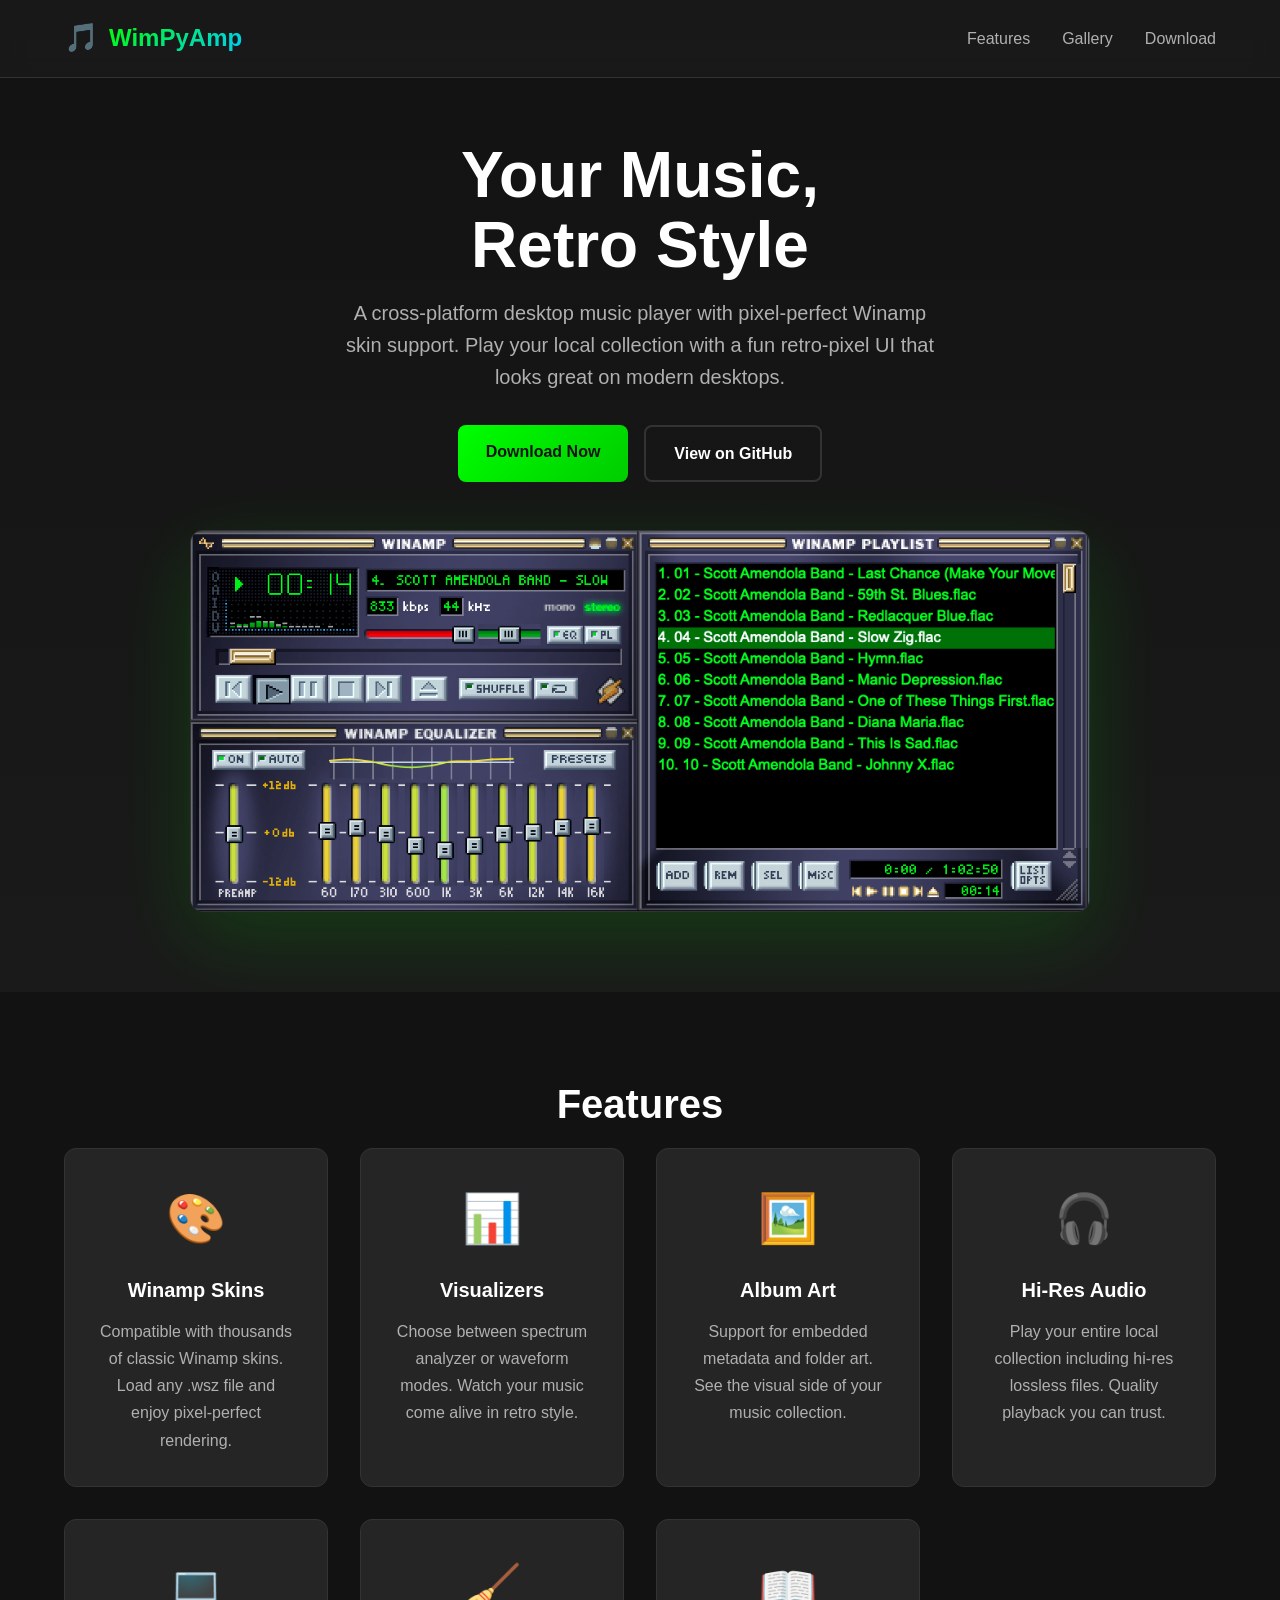
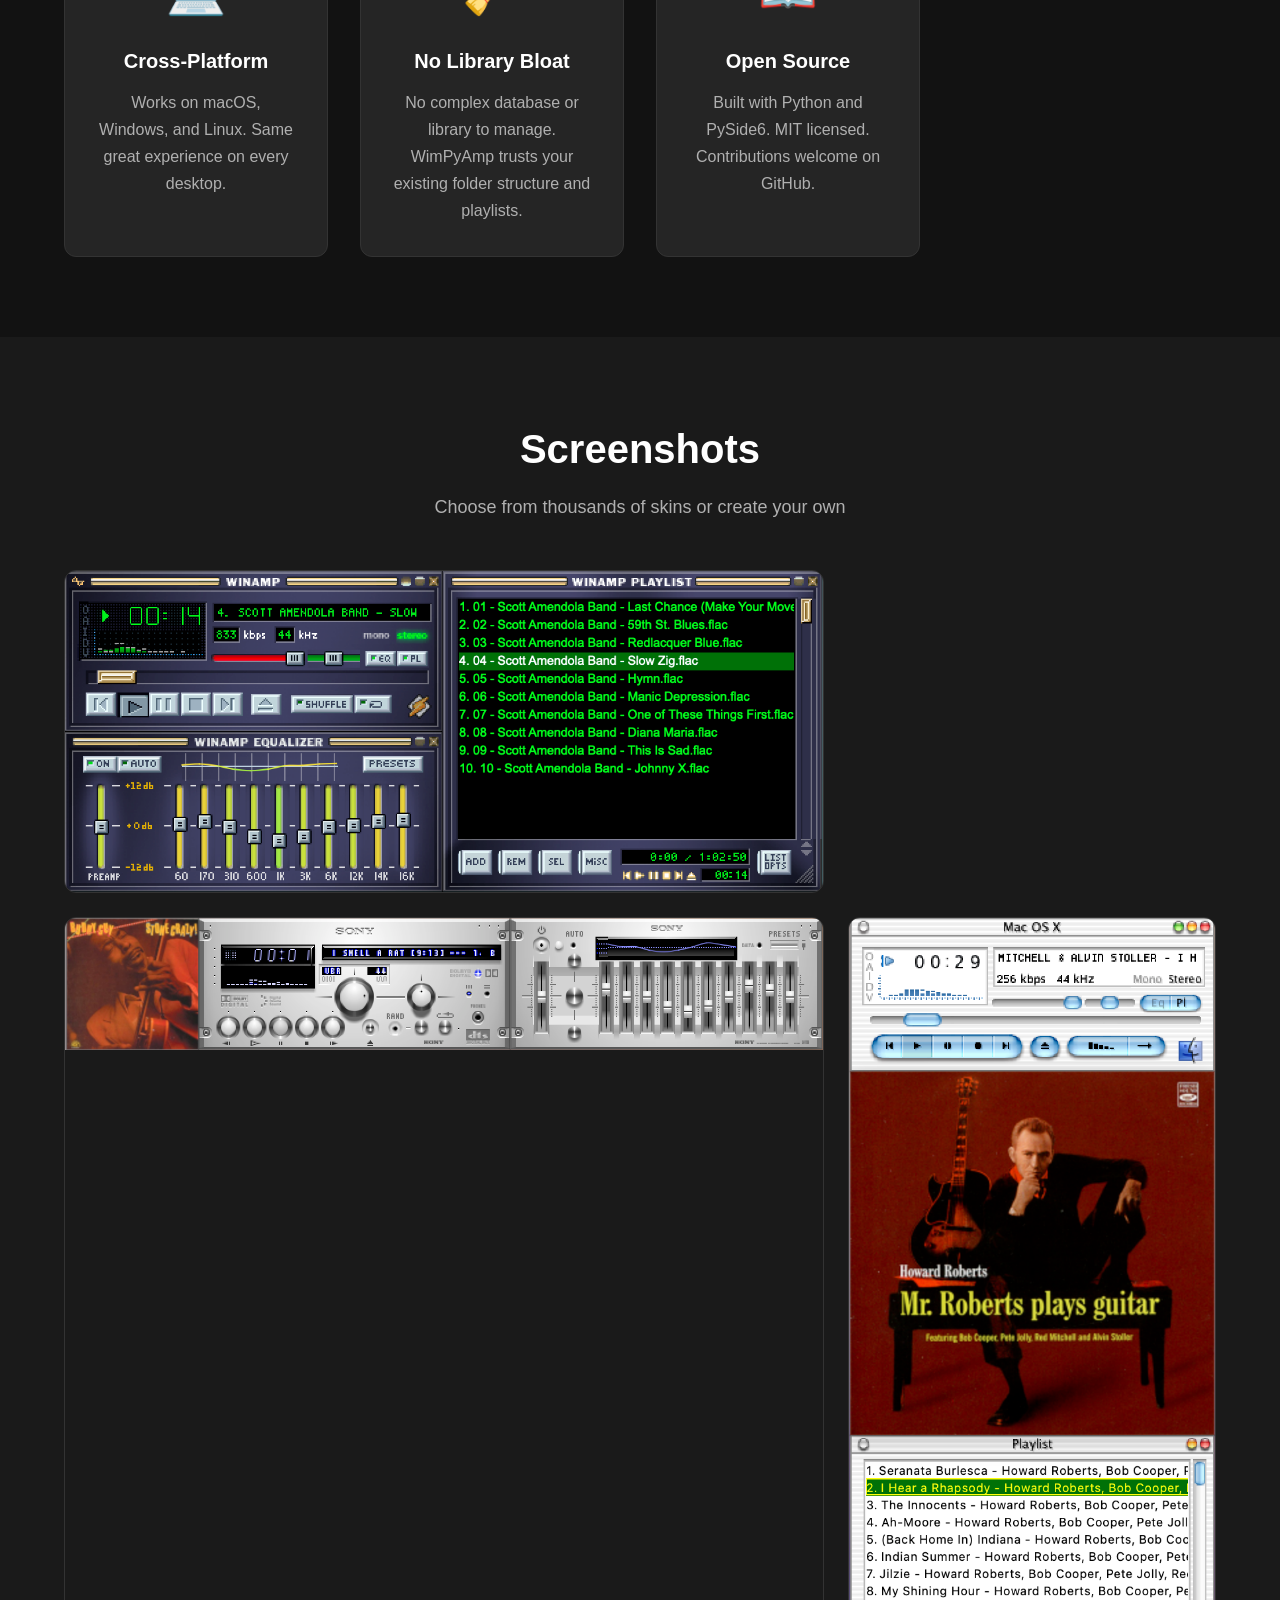
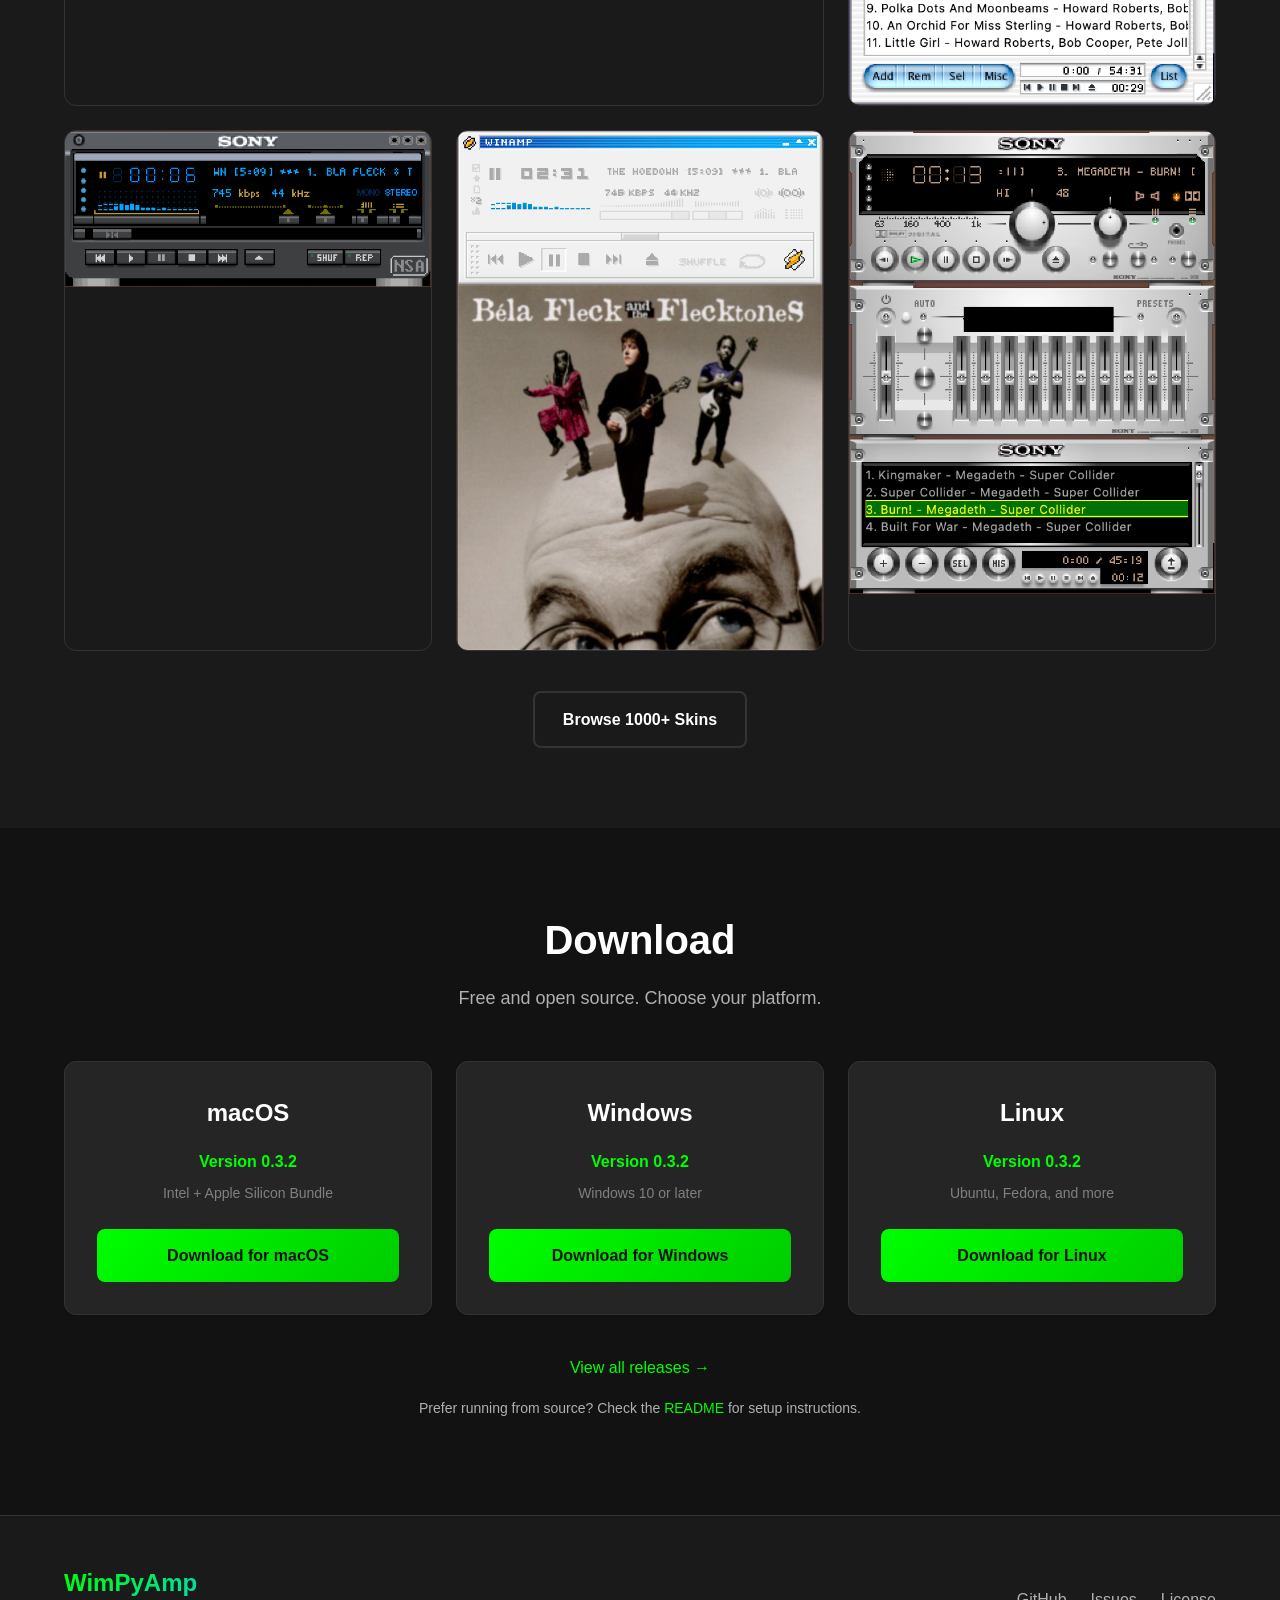
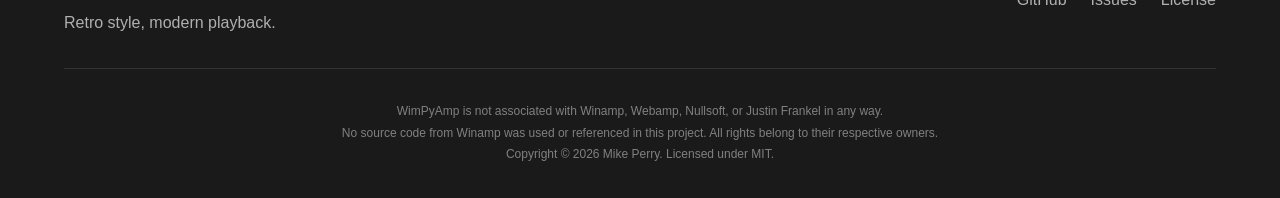
==== index.html @ 43ddca43 "deploy: 690c69a4e653b18e87ea4611ec369140172d8f22" ====
<!DOCTYPE html>
<html lang="en">
<head>
    <meta charset="UTF-8">
    <meta name="viewport" content="width=device-width, initial-scale=1.0">
    <title>WimPyAmp - Winamp-Skinned Music Player</title>
    <meta name="description" content="A cross-platform desktop music player with pixel-perfect Winamp skin support. Play your local music collection with a fun retro UI.">
    <link rel="icon" type="image/png" href="images/favicon.png">
    <link rel="stylesheet" href="styles.css">
</head>
<body>
    <!-- Header -->
    <header class="header">
        <div class="container header-content">
            <div class="logo">
                <span class="logo-icon">🎵</span>
                <span class="logo-text">WimPyAmp</span>
            </div>
            <nav class="nav">
                <a href="#features">Features</a>
                <a href="#gallery">Gallery</a>
                <a href="#download">Download</a>
            </nav>
        </div>
    </header>

    <!-- Hero -->
    <section class="hero">
        <div class="container">
            <h1 class="hero-title">Your Music,<br>Retro Style</h1>
            <p class="hero-subtitle">
                A cross-platform desktop music player with pixel-perfect Winamp skin support.
                Play your local collection with a fun retro-pixel UI that looks great on modern desktops.
            </p>
            <div class="hero-cta">
                <a href="#download" class="btn btn-primary">Download Now</a>
                <a href="https://github.com/mikeypdev/wimpyamp" class="btn btn-secondary">View on GitHub</a>
            </div>
            <div class="hero-screenshot">
                <img src="images/hero-screenshot.png" alt="WimPyAmp with default Winamp skin">
            </div>
        </div>
    </section>

    <!-- Features -->
    <section id="features" class="features">
        <div class="container">
            <h2 class="section-title">Features</h2>
            <div class="features-grid">
                <div class="feature-card">
                    <div class="feature-icon">🎨</div>
                    <h3>Winamp Skins</h3>
                    <p>Compatible with thousands of classic Winamp skins. Load any .wsz file and enjoy pixel-perfect rendering.</p>
                </div>
                <div class="feature-card">
                    <div class="feature-icon">📊</div>
                    <h3>Visualizers</h3>
                    <p>Choose between spectrum analyzer or waveform modes. Watch your music come alive in retro style.</p>
                </div>
                <div class="feature-card">
                    <div class="feature-icon">🖼️</div>
                    <h3>Album Art</h3>
                    <p>Support for embedded metadata and folder art. See the visual side of your music collection.</p>
                </div>
                <div class="feature-card">
                    <div class="feature-icon">🎧</div>
                    <h3>Hi-Res Audio</h3>
                    <p>Play your entire local collection including hi-res lossless files. Quality playback you can trust.</p>
                </div>
                <div class="feature-card">
                    <div class="feature-icon">💻</div>
                    <h3>Cross-Platform</h3>
                    <p>Works on macOS, Windows, and Linux. Same great experience on every desktop.</p>
                </div>
                <div class="feature-card">
                    <div class="feature-icon">🧹</div>
                    <h3>No Library Bloat</h3>
                    <p>No complex database or library to manage. WimPyAmp trusts your existing folder structure and playlists.</p>
                </div>
                <div class="feature-card">
                    <div class="feature-icon">📖</div>
                    <h3>Open Source</h3>
                    <p>Built with Python and PySide6. MIT licensed. Contributions welcome on GitHub.</p>
                </div>
            </div>
        </div>
    </section>

    <!-- Gallery -->
    <section id="gallery" class="gallery">
        <div class="container">
            <h2 class="section-title">Screenshots</h2>
            <p class="section-subtitle">Choose from thousands of skins or create your own</p>
            <div class="gallery-grid">
                <div class="gallery-item gallery-item-wide">
                    <img src="images/hero-screenshot.png" alt="Default Winamp 2.91 skin">
                </div>
                <div class="gallery-item gallery-item-wide">
                    <img src="images/skin-1.png" alt="Expensive Hi-Fi skin">
                </div>
                <div class="gallery-item">
                    <img src="images/skin-2.png" alt="Mac OS X Winamp skin">
                </div>
                <div class="gallery-item">
                    <img src="images/skin-3.png" alt="Nucleo Winamp skin">
                </div>
                <div class="gallery-item">
                    <img src="images/skin-4.png" alt="Z-Glass Winamp skin">
                </div>
                <div class="gallery-item">
                    <img src="images/skin-5.png" alt="Pioneer Winamp skin">
                </div>
            </div>
            <div class="gallery-cta">
                <a href="https://skins.webamp.org/" target="_blank" rel="noopener" class="btn btn-secondary">
                    Browse 1000+ Skins
                </a>
            </div>
        </div>
    </section>

    <!-- Download -->
    <section id="download" class="download">
        <div class="container">
            <h2 class="section-title">Download</h2>
            <p class="section-subtitle">Free and open source. Choose your platform.</p>
            <div class="download-grid">
                <div class="download-card">
                    <div class="download-platform">
                        <h3>macOS</h3>
                    </div>
                    <p class="download-version">Version 0.3.2</p>
                    <p class="download-requirements">Intel + Apple Silicon Bundle</p>
                    <a href="https://github.com/mikeypdev/wimpyamp/releases/latest" class="btn btn-primary btn-full">
                        Download for macOS
                    </a>
                </div>
                <div class="download-card">
                    <div class="download-platform">
                        <h3>Windows</h3>
                    </div>
                    <p class="download-version">Version 0.3.2</p>
                    <p class="download-requirements">Windows 10 or later</p>
                    <a href="https://github.com/mikeypdev/wimpyamp/releases/latest" class="btn btn-primary btn-full">
                        Download for Windows
                    </a>
                </div>
                <div class="download-card">
                    <div class="download-platform">
                        <h3>Linux</h3>
                    </div>
                    <p class="download-version">Version 0.3.2</p>
                    <p class="download-requirements">Ubuntu, Fedora, and more</p>
                    <a href="https://github.com/mikeypdev/wimpyamp/releases/latest" class="btn btn-primary btn-full">
                        Download for Linux
                    </a>
                </div>
            </div>
            <div class="download-alt">
                <a href="https://github.com/mikeypdev/wimpyamp/releases" class="link">
                    View all releases →
                </a>
                <p class="download-note">
                    Prefer running from source? Check the <a href="https://github.com/mikeypdev/wimpyamp" class="link">README</a> for setup instructions.
                </p>
            </div>
        </div>
    </section>

    <!-- Footer -->
    <footer class="footer">
        <div class="container">
            <div class="footer-content">
                <div class="footer-left">
                    <span class="logo-text">WimPyAmp</span>
                    <p class="footer-tagline">Retro style, modern playback.</p>
                </div>
                <div class="footer-links">
                    <a href="https://github.com/mikeypdev/wimpyamp">GitHub</a>
                    <a href="https://github.com/mikeypdev/wimpyamp/issues">Issues</a>
                    <a href="https://github.com/mikeypdev/wimpyamp/blob/main/LICENSE">License</a>
                </div>
            </div>
            <div class="footer-disclaimer">
                <p>WimPyAmp is not associated with Winamp, Webamp, Nullsoft, or Justin Frankel in any way.</p>
                <p>No source code from Winamp was used or referenced in this project. All rights belong to their respective owners.</p>
                <p>Copyright © 2026 Mike Perry. Licensed under MIT.</p>
            </div>
        </div>
    </footer>
</body>
</html>
---- styles.css ----
/* WimPyAmp Product Page Styles */

/* CSS Variables */
:root {
    --bg-dark: #1a1a1a;
    --bg-darker: #121212;
    --bg-card: #252525;
    --text-primary: #ffffff;
    --text-secondary: #b0b0b0;
    --text-muted: #808080;
    --accent-green: #00ff00;
    --accent-orange: #ff9900;
    --accent-blue: #00ccff;
    --border-color: #333333;
    --max-width: 1200px;
}

/* Reset & Base */
*, *::before, *::after {
    box-sizing: border-box;
    margin: 0;
    padding: 0;
}

html {
    scroll-behavior: smooth;
}

body {
    font-family: -apple-system, BlinkMacSystemFont, "Segoe UI", Roboto, "Helvetica Neue", Arial, sans-serif;
    background-color: var(--bg-dark);
    color: var(--text-primary);
    line-height: 1.6;
    -webkit-font-smoothing: antialiased;
    -moz-osx-font-smoothing: grayscale;
}

.container {
    max-width: var(--max-width);
    margin: 0 auto;
    padding: 0 24px;
}

img {
    max-width: 100%;
    height: auto;
    display: block;
}

a {
    color: var(--accent-green);
    text-decoration: none;
    transition: color 0.2s ease;
}

a:hover {
    color: var(--accent-orange);
}

/* Header */
.header {
    position: fixed;
    top: 0;
    left: 0;
    right: 0;
    background: rgba(26, 26, 26, 0.95);
    backdrop-filter: blur(10px);
    border-bottom: 1px solid var(--border-color);
    z-index: 1000;
    padding: 16px 0;
}

.header-content {
    display: flex;
    justify-content: space-between;
    align-items: center;
}

.logo {
    display: flex;
    align-items: center;
    gap: 10px;
    font-size: 1.5rem;
    font-weight: 700;
}

.logo-icon {
    font-size: 1.75rem;
}

.logo-text {
    background: linear-gradient(135deg, var(--accent-green), var(--accent-blue));
    -webkit-background-clip: text;
    -webkit-text-fill-color: transparent;
    background-clip: text;
}

.nav {
    display: flex;
    gap: 32px;
}

.nav a {
    color: var(--text-secondary);
    font-weight: 500;
    transition: color 0.2s ease;
}

.nav a:hover {
    color: var(--text-primary);
}

/* Hero Section */
.hero {
    padding: 140px 0 80px;
    text-align: center;
    background: linear-gradient(180deg, var(--bg-darker) 0%, var(--bg-dark) 100%);
}

.hero-title {
    font-size: clamp(2.5rem, 5vw, 4rem);
    font-weight: 800;
    margin-bottom: 16px;
    line-height: 1.1;
}

.hero-subtitle {
    font-size: 1.25rem;
    color: var(--text-secondary);
    max-width: 600px;
    margin: 0 auto 32px;
}

.hero-cta {
    display: flex;
    gap: 16px;
    justify-content: center;
    flex-wrap: wrap;
    margin-bottom: 48px;
}

.hero-screenshot {
    max-width: 900px;
    margin: 0 auto;
    border-radius: 12px;
    overflow: hidden;
    box-shadow: 0 25px 80px rgba(0, 255, 0, 0.15);
    border: 1px solid var(--border-color);
}

.hero-screenshot img {
    width: 100%;
    height: auto;
}

/* Buttons */
.btn {
    display: inline-block;
    padding: 14px 28px;
    border-radius: 8px;
    font-weight: 600;
    font-size: 1rem;
    text-align: center;
    transition: all 0.2s ease;
    cursor: pointer;
    border: none;
}

.btn-primary {
    background: linear-gradient(135deg, var(--accent-green), #00cc00);
    color: var(--bg-darker);
}

.btn-primary:hover {
    background: linear-gradient(135deg, #00ff00, var(--accent-green));
    transform: translateY(-2px);
    box-shadow: 0 8px 25px rgba(0, 255, 0, 0.3);
}

.btn-secondary {
    background: transparent;
    color: var(--text-primary);
    border: 2px solid var(--border-color);
}

.btn-secondary:hover {
    border-color: var(--accent-green);
    color: var(--accent-green);
}

.btn-full {
    width: 100%;
}

/* Section Styles */
section {
    padding: 80px 0;
}

.section-title {
    font-size: 2.5rem;
    font-weight: 700;
    text-align: center;
    margin-bottom: 12px;
}

.section-subtitle {
    text-align: center;
    color: var(--text-secondary);
    font-size: 1.125rem;
    margin-bottom: 48px;
}

/* Features Section */
.features {
    background: var(--bg-darker);
}

.features-grid {
    display: grid;
    grid-template-columns: repeat(auto-fit, minmax(250px, 1fr));
    gap: 32px;
}

.feature-card {
    background: var(--bg-card);
    padding: 32px;
    border-radius: 12px;
    border: 1px solid var(--border-color);
    text-align: center;
    transition: transform 0.2s ease, border-color 0.2s ease;
}

.feature-card:hover {
    transform: translateY(-4px);
    border-color: var(--accent-green);
}

.feature-icon {
    font-size: 3rem;
    margin-bottom: 16px;
}

.feature-card h3 {
    font-size: 1.25rem;
    margin-bottom: 12px;
    color: var(--text-primary);
}

.feature-card p {
    color: var(--text-secondary);
    line-height: 1.7;
}

/* Gallery Section */
.gallery {
    background: var(--bg-dark);
}

.gallery-grid {
    display: grid;
    grid-template-columns: repeat(auto-fit, minmax(300px, 1fr));
    gap: 24px;
    margin-bottom: 40px;
}

.gallery-item {
    position: relative;
    border-radius: 12px;
    overflow: hidden;
    border: 1px solid var(--border-color);
    transition: border-color 0.2s ease;
}

.gallery-item:hover {
    border-color: var(--accent-orange);
}

.gallery-item-wide {
    grid-column: span 2;
}

.gallery-item img {
    width: 100%;
    height: auto;
}

.gallery-caption {
    position: absolute;
    bottom: 0;
    left: 0;
    right: 0;
    background: linear-gradient(transparent, rgba(0, 0, 0, 0.9));
    padding: 40px 16px 16px;
    font-weight: 600;
    color: var(--text-primary);
}

.gallery-cta {
    text-align: center;
}

/* Download Section */
.download {
    background: var(--bg-darker);
}

.download-grid {
    display: grid;
    grid-template-columns: repeat(auto-fit, minmax(280px, 1fr));
    gap: 24px;
    margin-bottom: 40px;
}

.download-card {
    background: var(--bg-card);
    padding: 32px;
    border-radius: 12px;
    border: 1px solid var(--border-color);
    text-align: center;
    transition: border-color 0.2s ease;
}

.download-card:hover {
    border-color: var(--accent-blue);
}

.download-platform {
    margin-bottom: 16px;
}

.platform-icon {
    font-size: 3rem;
    display: block;
    margin-bottom: 12px;
}

.download-platform h3 {
    font-size: 1.5rem;
}

.download-version {
    color: var(--accent-green);
    font-weight: 600;
    margin-bottom: 8px;
}

.download-requirements {
    color: var(--text-muted);
    font-size: 0.875rem;
    margin-bottom: 24px;
}

.download-alt {
    text-align: center;
}

.download-alt .link {
    display: inline-block;
    margin-bottom: 16px;
}

.download-note {
    color: var(--text-secondary);
    font-size: 0.875rem;
}

/* Footer */
.footer {
    background: var(--bg-dark);
    border-top: 1px solid var(--border-color);
    padding: 48px 0 32px;
}

.footer-content {
    display: flex;
    justify-content: space-between;
    align-items: center;
    flex-wrap: wrap;
    gap: 24px;
    margin-bottom: 32px;
    padding-bottom: 32px;
    border-bottom: 1px solid var(--border-color);
}

.footer-left .logo-text {
    font-size: 1.5rem;
    font-weight: 700;
    display: block;
    margin-bottom: 8px;
}

.footer-tagline {
    color: var(--text-secondary);
}

.footer-links {
    display: flex;
    gap: 24px;
}

.footer-links a {
    color: var(--text-secondary);
}

.footer-links a:hover {
    color: var(--accent-green);
}

.footer-disclaimer {
    text-align: center;
    color: var(--text-muted);
    font-size: 0.75rem;
    line-height: 1.8;
}

/* Responsive */
@media (max-width: 768px) {
    .nav {
        display: none;
    }

    .hero {
        padding: 100px 0 60px;
    }

    .hero-cta {
        flex-direction: column;
        align-items: center;
    }

    .hero-cta .btn {
        width: 100%;
        max-width: 280px;
    }

    section {
        padding: 60px 0;
    }

    .section-title {
        font-size: 2rem;
    }

    .footer-content {
        flex-direction: column;
        text-align: center;
    }

    .footer-links {
        justify-content: center;
    }

    .gallery-item-wide {
        grid-column: span 1;
    }
}

/* Utility */
.sr-only {
    position: absolute;
    width: 1px;
    height: 1px;
    padding: 0;
    margin: -1px;
    overflow: hidden;
    clip: rect(0, 0, 0, 0);
    white-space: nowrap;
    border: 0;
}
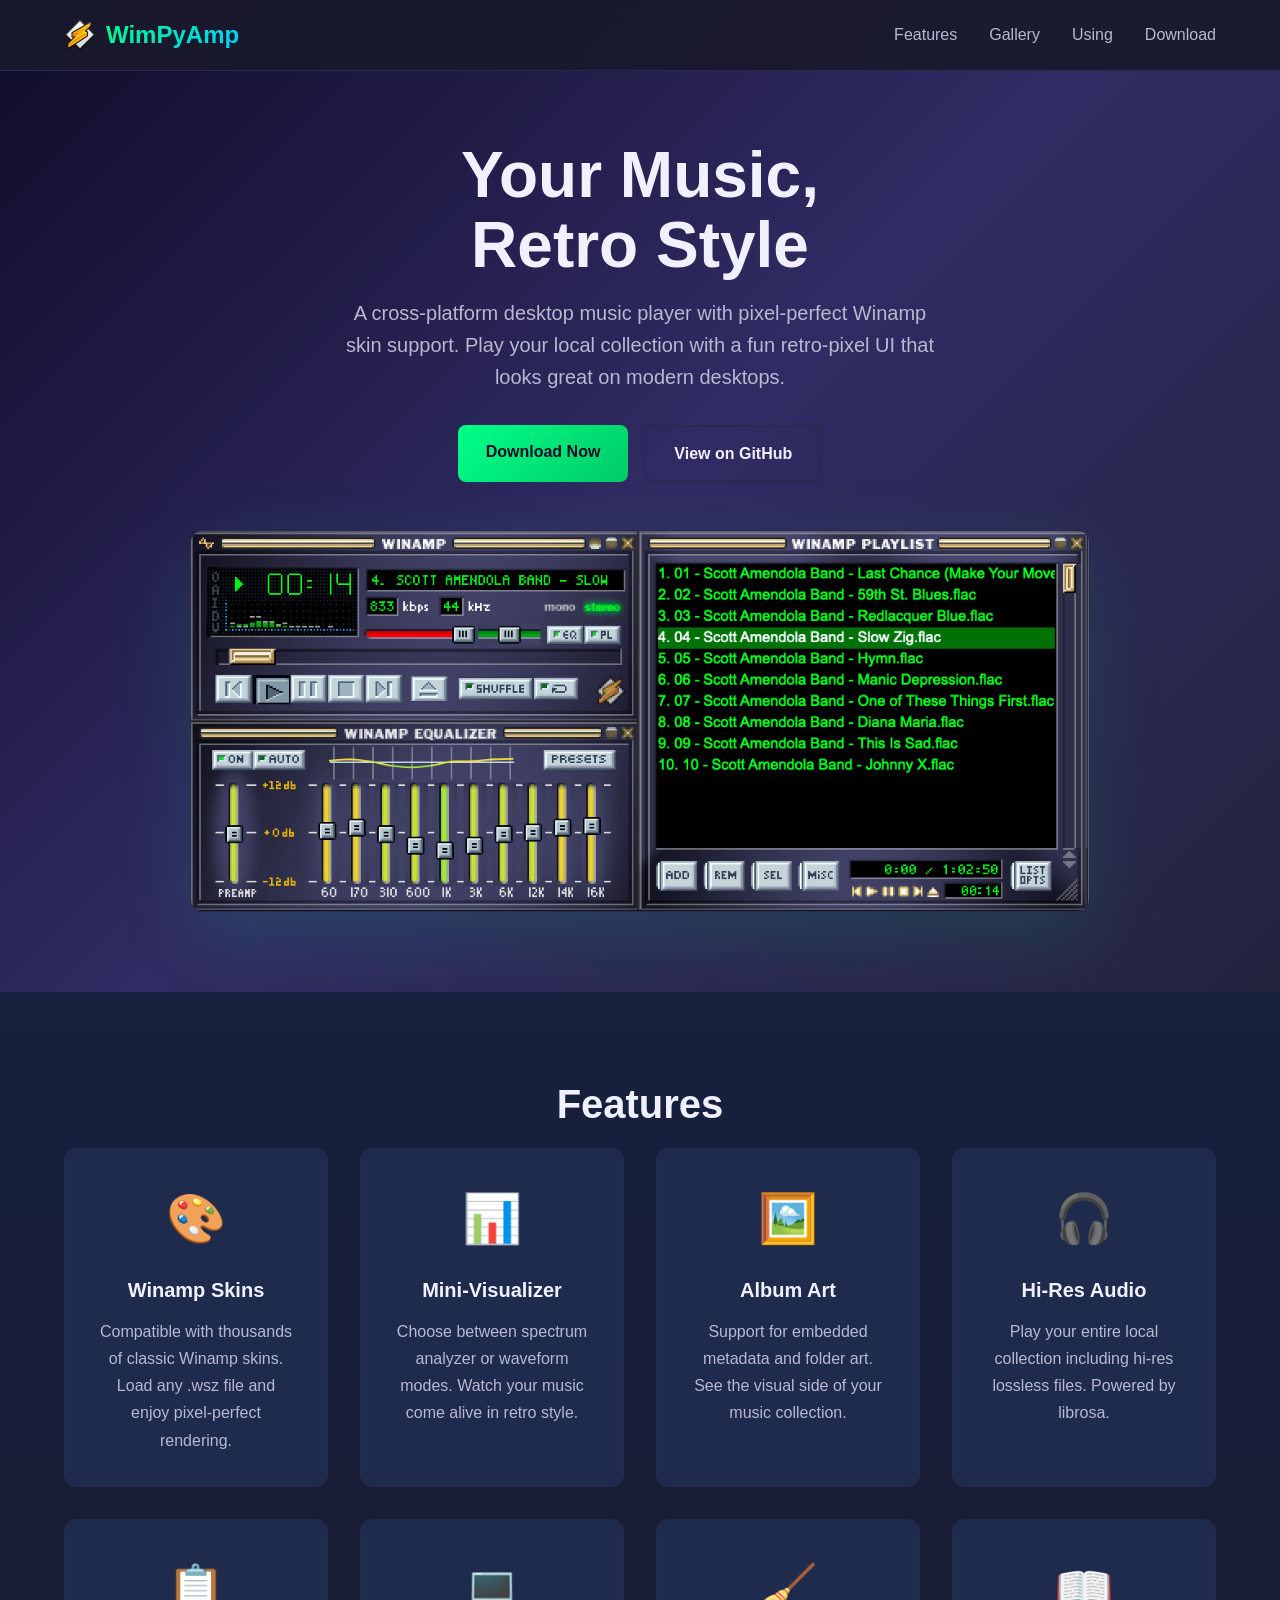
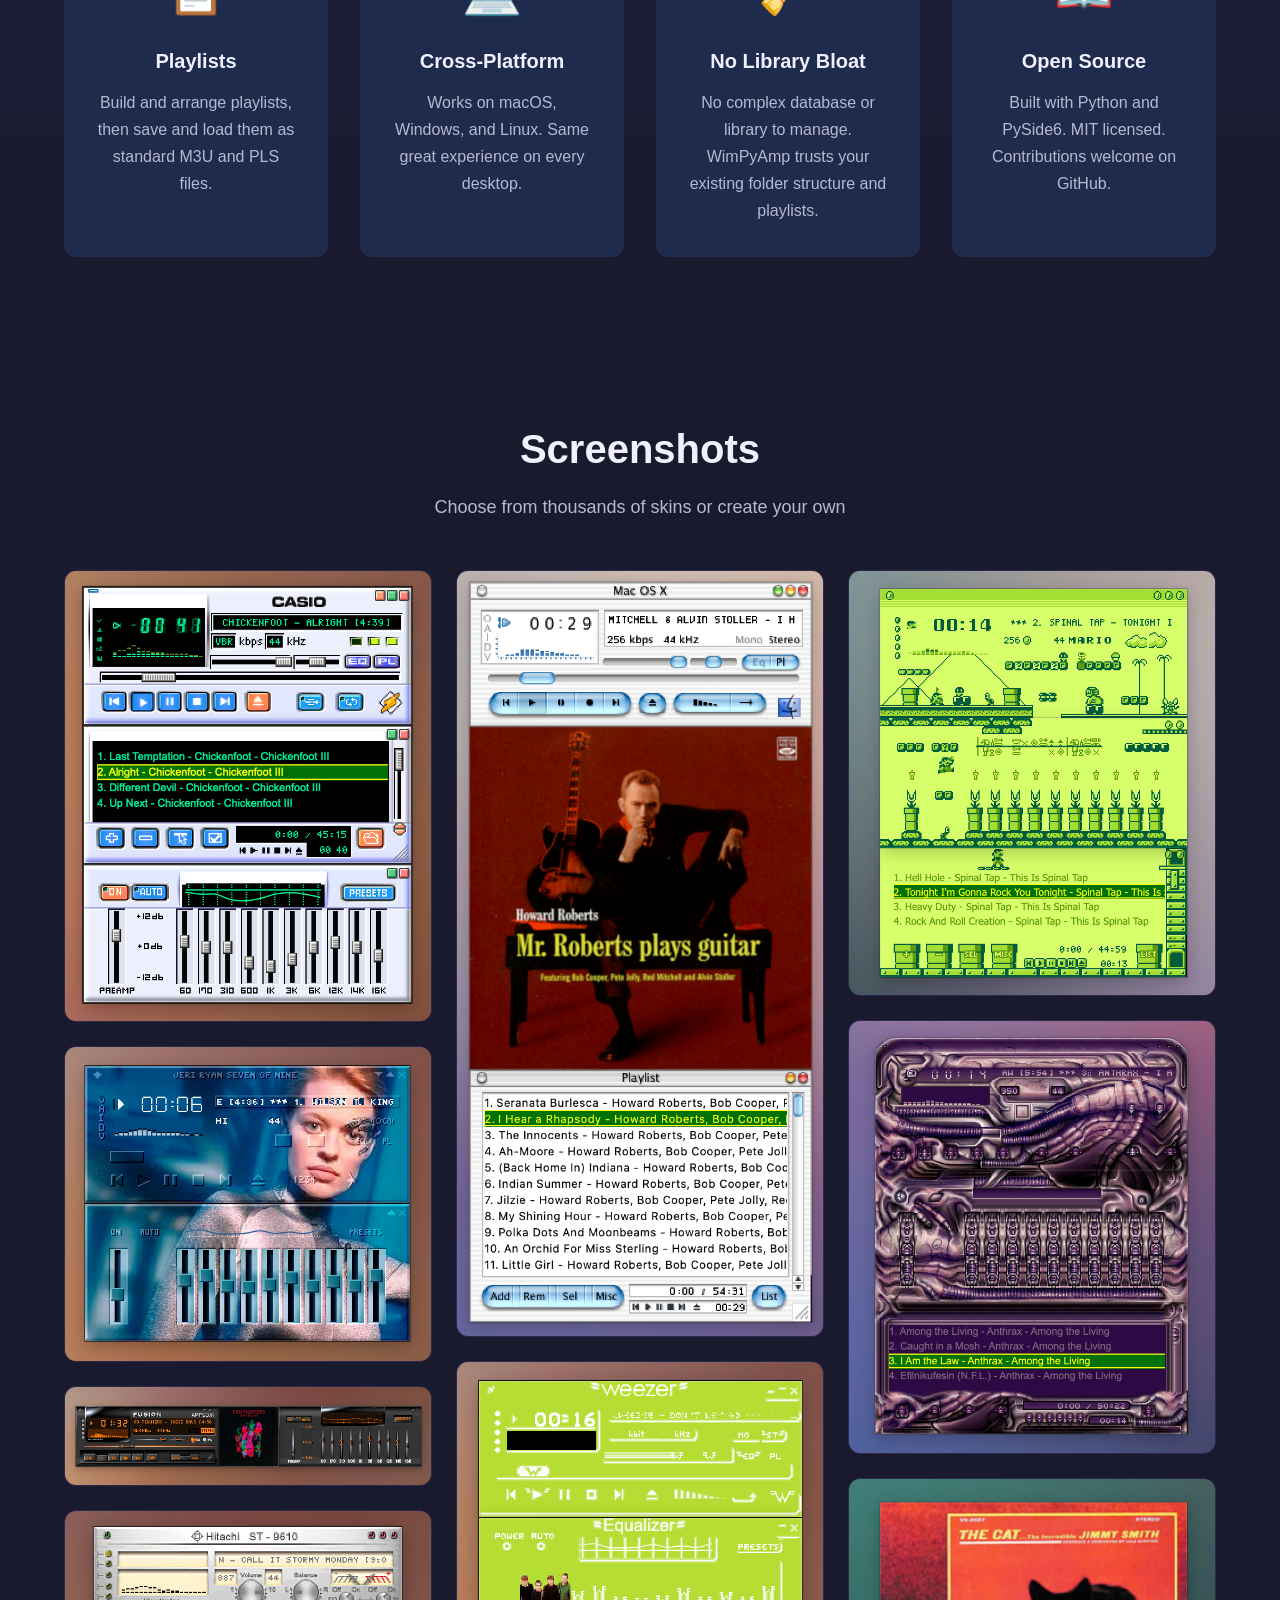
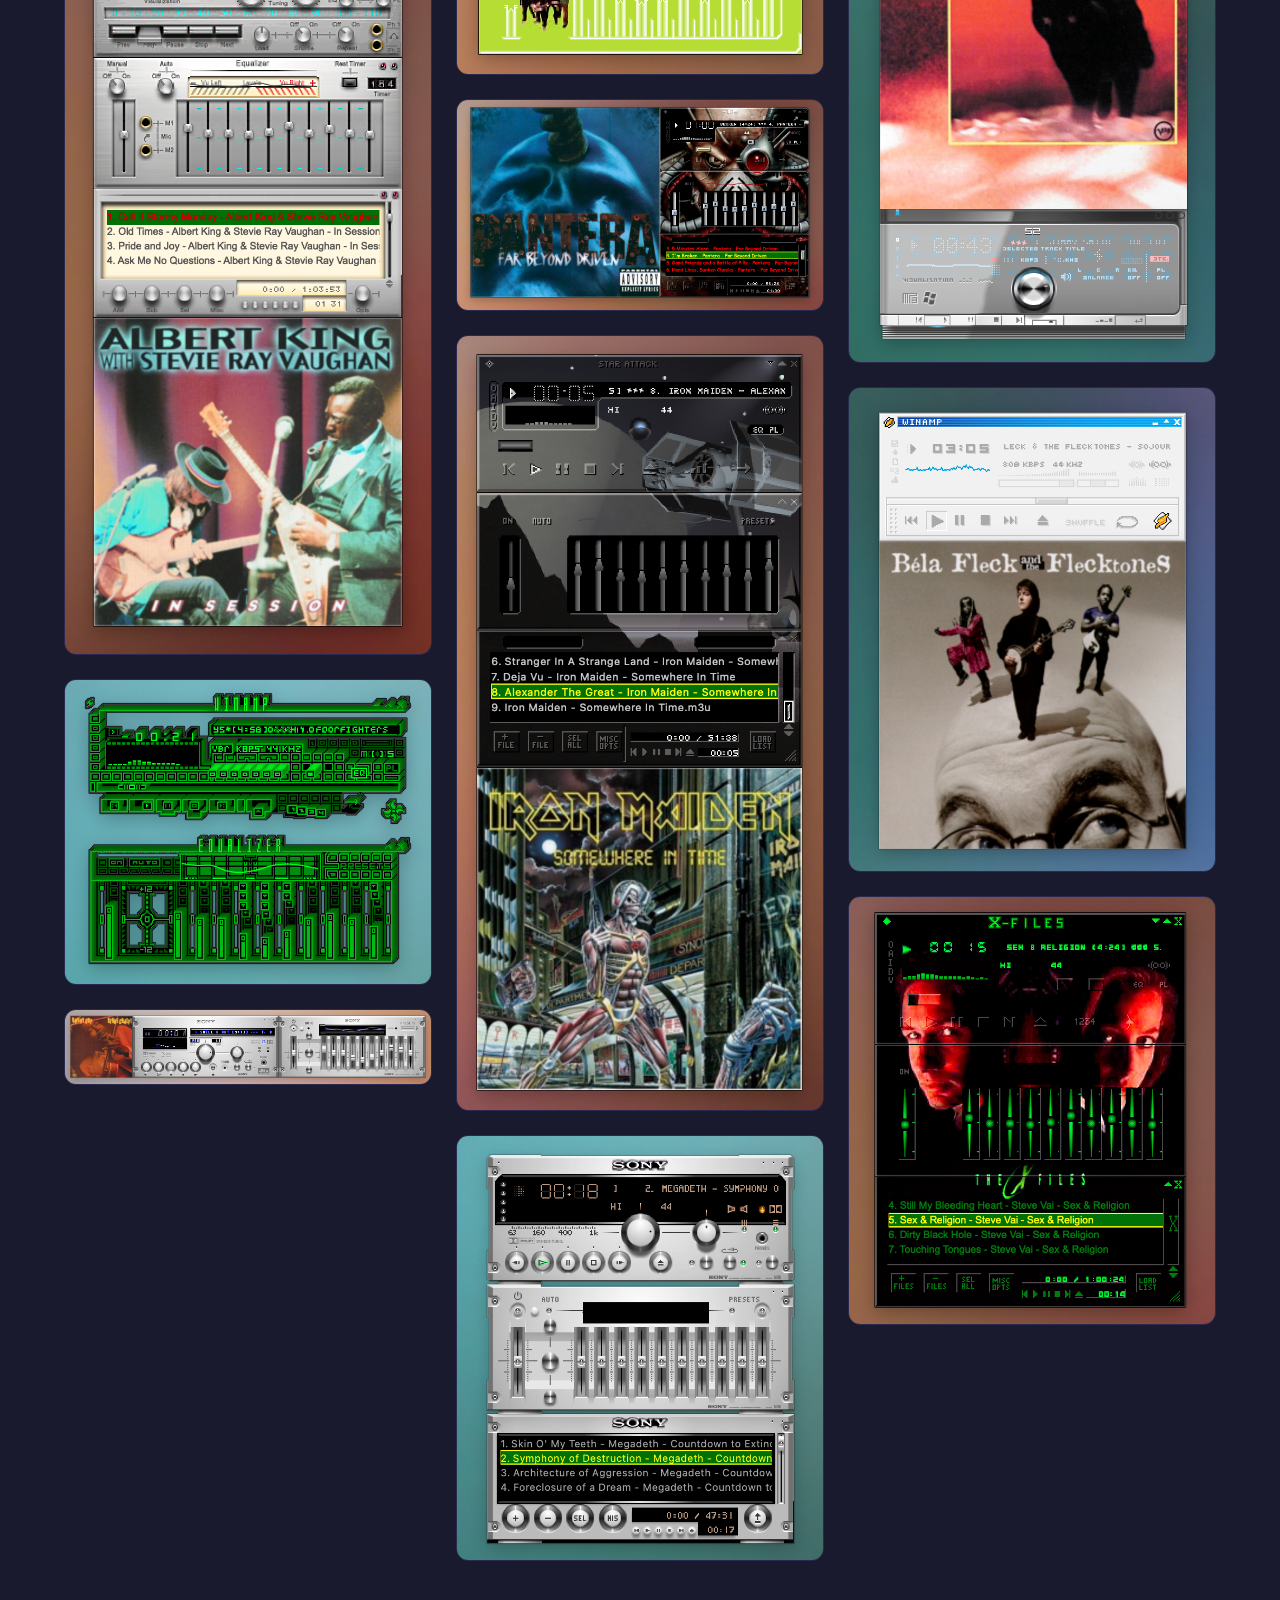
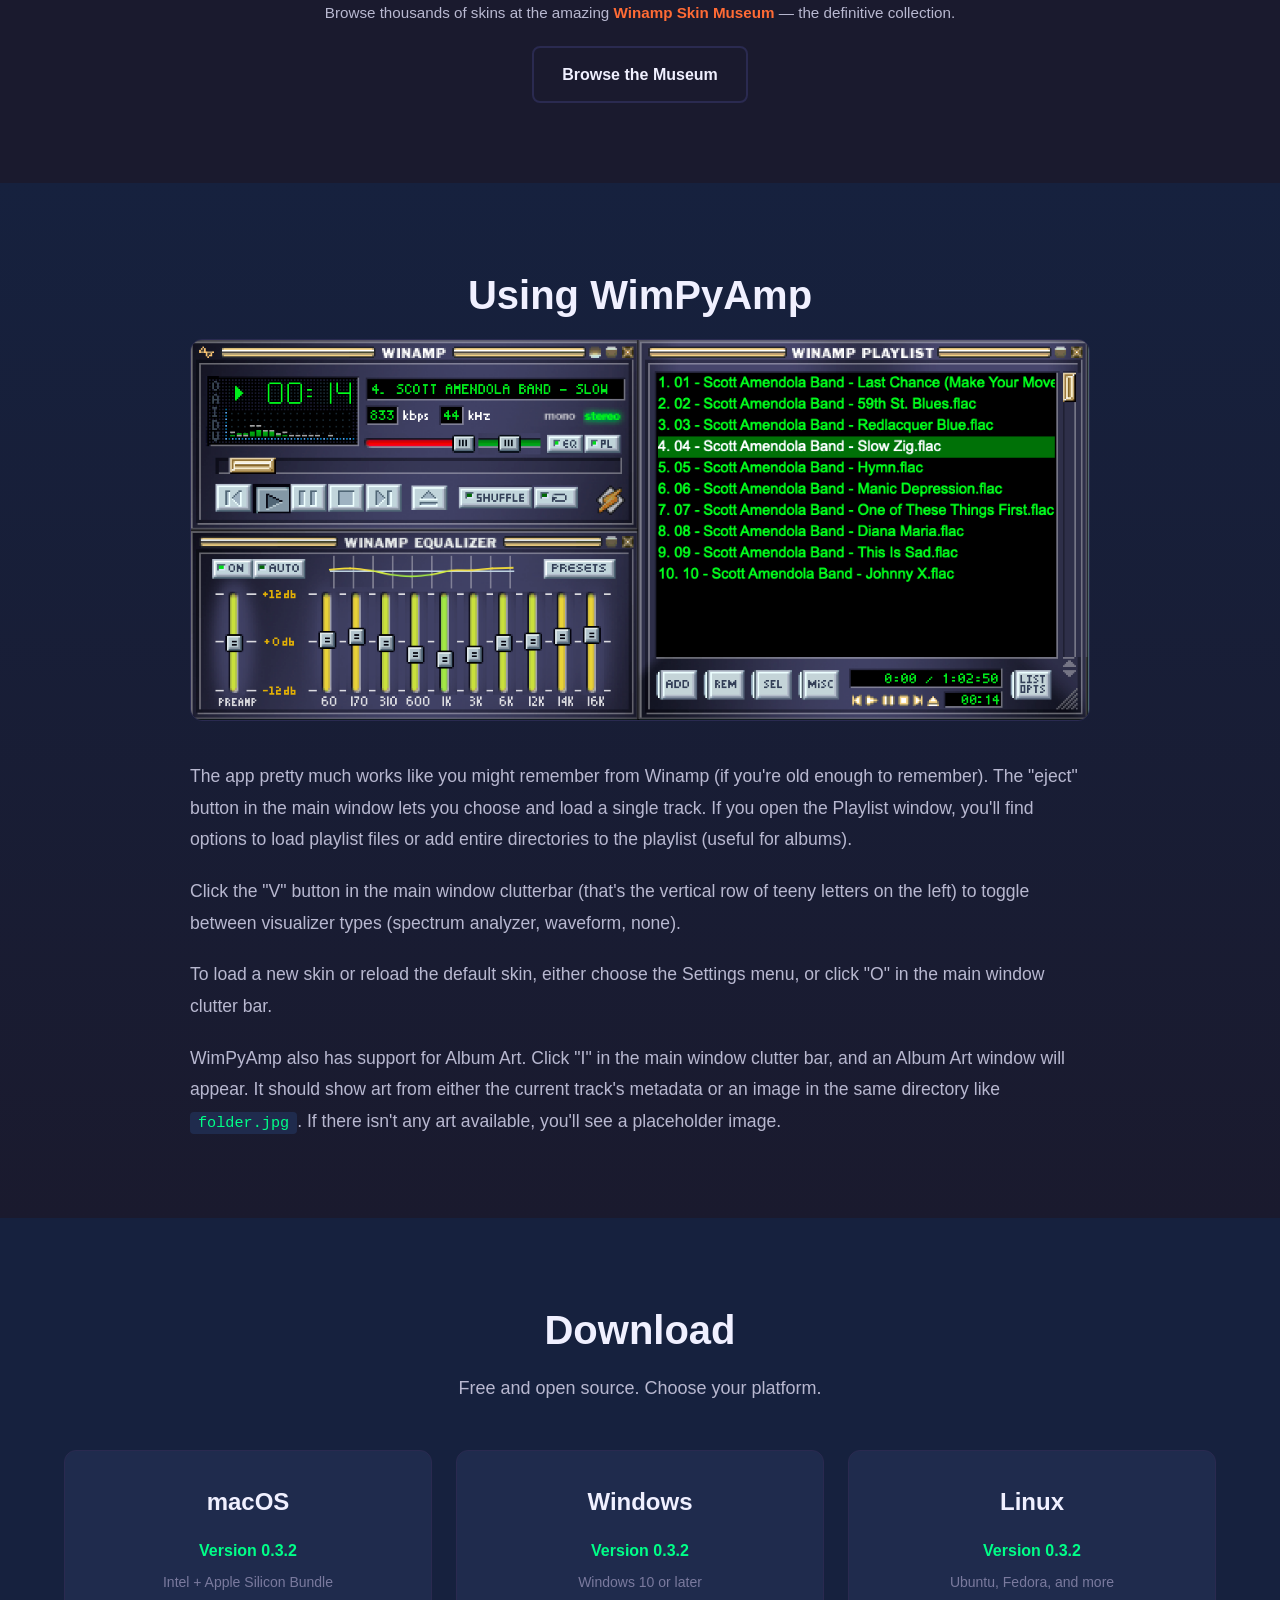
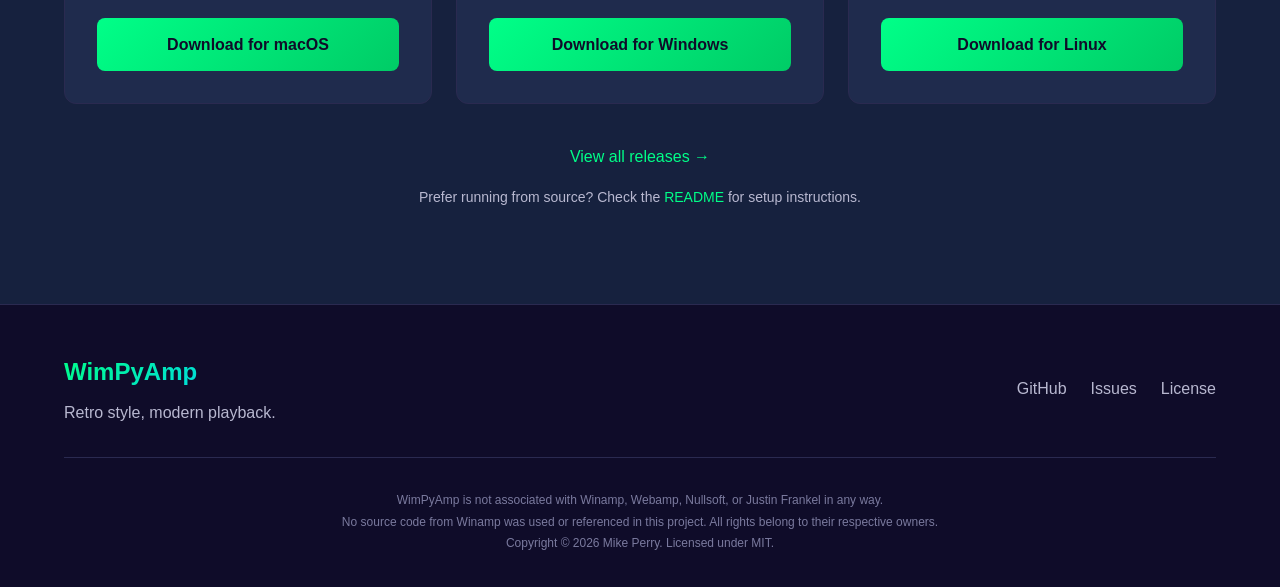
==== commit 3f766c21: "deploy: ef70ea206d9ebb5e4c3d12d1d921d715168245c0" ====
--- a/index.html
+++ b/index.html
@@ -3,9 +3,22 @@
 <head>
     <meta charset="UTF-8">
     <meta name="viewport" content="width=device-width, initial-scale=1.0">
-    <title>WimPyAmp - Winamp-Skinned Music Player</title>
+    <title>WimPyAmp — Your Music, Retro Style</title>
     <meta name="description" content="A cross-platform desktop music player with pixel-perfect Winamp skin support. Play your local music collection with a fun retro UI.">
-    <link rel="icon" type="image/png" href="images/favicon.png">
+
+    <meta property="og:title" content="WimPyAmp - Your Music, Retro Style">
+    <meta property="og:description" content="A cross-platform desktop music player with pixel-perfect Winamp skin support. Play your local collection with thousands of classic skins.">
+    <meta property="og:image" content="https://mikeypdev.github.io/wimpyamp/images/wimpyamp-og.png">
+    <meta property="og:image:width" content="1200">
+    <meta property="og:image:height" content="630">
+    <meta property="og:type" content="website">
+    <meta property="og:url" content="https://mikeypdev.github.io/wimpyamp/">
+
+    <meta name="twitter:card" content="summary_large_image">
+    <meta name="twitter:title" content="WimPyAmp - Your Music, Retro Style">
+    <meta name="twitter:description" content="A cross-platform desktop music player with pixel-perfect Winamp skin support.">
+    <meta name="twitter:image" content="https://mikeypdev.github.io/wimpyamp/images/wimpyamp-og.png">
+    <link rel="icon" type="image/png" sizes="180x180" href="images/favicon.png">
     <link rel="stylesheet" href="styles.css">
 </head>
 <body>
@@ -13,12 +26,13 @@
     <header class="header">
         <div class="container header-content">
             <div class="logo">
-                <span class="logo-icon">🎵</span>
+                <img src="images/logo-icon.png" alt="" class="logo-icon-img">
                 <span class="logo-text">WimPyAmp</span>
             </div>
             <nav class="nav">
                 <a href="#features">Features</a>
                 <a href="#gallery">Gallery</a>
+                <a href="#using">Using</a>
                 <a href="#download">Download</a>
             </nav>
         </div>
@@ -54,7 +68,7 @@
                 </div>
                 <div class="feature-card">
                     <div class="feature-icon">📊</div>
-                    <h3>Visualizers</h3>
+                    <h3>Mini-Visualizer</h3>
                     <p>Choose between spectrum analyzer or waveform modes. Watch your music come alive in retro style.</p>
                 </div>
                 <div class="feature-card">
@@ -65,7 +79,12 @@
                 <div class="feature-card">
                     <div class="feature-icon">🎧</div>
                     <h3>Hi-Res Audio</h3>
-                    <p>Play your entire local collection including hi-res lossless files. Quality playback you can trust.</p>
+                    <p>Play your entire local collection including hi-res lossless files. Powered by librosa.</p>
+                </div>
+                <div class="feature-card">
+                    <div class="feature-icon">📋</div>
+                    <h3>Playlists</h3>
+                    <p>Build and arrange playlists, then save and load them as standard M3U and PLS files.</p>
                 </div>
                 <div class="feature-card">
                     <div class="feature-icon">💻</div>
@@ -91,30 +110,105 @@
         <div class="container">
             <h2 class="section-title">Screenshots</h2>
             <p class="section-subtitle">Choose from thousands of skins or create your own</p>
-            <div class="gallery-grid">
-                <div class="gallery-item gallery-item-wide">
-                    <img src="images/hero-screenshot.png" alt="Default Winamp 2.91 skin">
-                </div>
-                <div class="gallery-item gallery-item-wide">
-                    <img src="images/skin-1.png" alt="Expensive Hi-Fi skin">
-                </div>
-                <div class="gallery-item">
-                    <img src="images/skin-2.png" alt="Mac OS X Winamp skin">
-                </div>
-                <div class="gallery-item">
-                    <img src="images/skin-3.png" alt="Nucleo Winamp skin">
-                </div>
-                <div class="gallery-item">
-                    <img src="images/skin-4.png" alt="Z-Glass Winamp skin">
-                </div>
-                <div class="gallery-item">
-                    <img src="images/skin-5.png" alt="Pioneer Winamp skin">
+            <div class="gallery-masonry">
+                <div class="gallery-item" onclick="openLightbox(this)">
+                    <img src="images/skin-casio.png" alt="Casio skin">
+                    <div class="gallery-caption">Casio</div>
+                </div>
+                <div class="gallery-item" onclick="openLightbox(this)">
+                    <img src="images/skin-seven9.png" alt="Seven9 skin">
+                    <div class="gallery-caption">Seven9</div>
+                </div>
+                <div class="gallery-item" onclick="openLightbox(this)">
+                    <img src="images/skin-fusion-ampdeck.png" alt="Fusion AmpDeck skin">
+                    <div class="gallery-caption">Fusion AmpDeck</div>
+                </div>
+                <div class="gallery-item" onclick="openLightbox(this)">
+                    <img src="images/skin-hitachi.png" alt="Hitachi skin">
+                    <div class="gallery-caption">Hitachi</div>
+                </div>
+                <div class="gallery-item" onclick="openLightbox(this)">
+                    <img src="images/skin-green-dimension.png" alt="Green Dimension skin">
+                    <div class="gallery-caption">Green Dimension</div>
+                </div>
+                <div class="gallery-item" onclick="openLightbox(this)">
+                    <img src="images/skin-sony.png" alt="Sony skin">
+                    <div class="gallery-caption">Sony</div>
+                </div>
+                <div class="gallery-item" onclick="openLightbox(this)">
+                    <img src="images/skin-macosaqua.png" alt="Mac OS Aqua skin">
+                    <div class="gallery-caption">Mac OS Aqua</div>
+                </div>
+                <div class="gallery-item" onclick="openLightbox(this)">
+                    <img src="images/skin-weezer.png" alt="Weezer skin">
+                    <div class="gallery-caption">Weezer</div>
+                </div>
+                <div class="gallery-item" onclick="openLightbox(this)">
+                    <img src="images/skin-quake3art.png" alt="Quake 3 Art skin">
+                    <div class="gallery-caption">Quake 3 Art</div>
+                </div>
+                <div class="gallery-item" onclick="openLightbox(this)">
+                    <img src="images/skin-tiefighter.png" alt="Tie Fighter skin">
+                    <div class="gallery-caption">Tie Fighter</div>
+                </div>
+                <div class="gallery-item" onclick="openLightbox(this)">
+                    <img src="images/skin-sonyhifi.png" alt="Sony HiFi skin">
+                    <div class="gallery-caption">Sony HiFi</div>
+                </div>
+                <div class="gallery-item" onclick="openLightbox(this)">
+                    <img src="images/skin-mariogb.png" alt="Mario Game Boy skin">
+                    <div class="gallery-caption">Mario Game Boy</div>
+                </div>
+                <div class="gallery-item" onclick="openLightbox(this)">
+                    <img src="images/skin-necro.png" alt="Necro skin">
+                    <div class="gallery-caption">Necro</div>
+                </div>
+                <div class="gallery-item" onclick="openLightbox(this)">
+                    <img src="images/skin-s2.png" alt="S2 skin">
+                    <div class="gallery-caption">S2</div>
+                </div>
+                <div class="gallery-item" onclick="openLightbox(this)">
+                    <img src="images/skin-waantiseptic.png" alt="WA Antiseptic skin">
+                    <div class="gallery-caption">WA Antiseptic</div>
+                </div>
+                <div class="gallery-item" onclick="openLightbox(this)">
+                    <img src="images/skin-xfiles.png" alt="X-Files skin">
+                    <div class="gallery-caption">X-Files</div>
                 </div>
             </div>
             <div class="gallery-cta">
+                <p class="gallery-museum-note">
+                    Browse thousands of skins at the amazing <a href="https://skins.webamp.org/" target="_blank" rel="noopener">Winamp Skin Museum</a> — the definitive collection.
+                </p>
                 <a href="https://skins.webamp.org/" target="_blank" rel="noopener" class="btn btn-secondary">
-                    Browse 1000+ Skins
+                    Browse the Museum
                 </a>
+            </div>
+        </div>
+    </section>
+
+    <!-- Using -->
+    <section id="using" class="using">
+        <div class="container">
+            <h2 class="section-title">Using WimPyAmp</h2>
+            <div class="using-layout">
+                <div class="using-screenshot">
+                    <img src="images/hero-screenshot.png" alt="WimPyAmp with default Winamp skin">
+                </div>
+                <div class="using-content">
+                    <p>
+                        The app pretty much works like you might remember from Winamp (if you're old enough to remember). The "eject" button in the main window lets you choose and load a single track. If you open the Playlist window, you'll find options to load playlist files or add entire directories to the playlist (useful for albums).
+                    </p>
+                    <p>
+                        Click the "V" button in the main window clutterbar (that's the vertical row of teeny letters on the left) to toggle between visualizer types (spectrum analyzer, waveform, none).
+                    </p>
+                    <p>
+                        To load a new skin or reload the default skin, either choose the Settings menu, or click "O" in the main window clutter bar.
+                    </p>
+                    <p>
+                        WimPyAmp also has support for Album Art. Click "I" in the main window clutter bar, and an Album Art window will appear. It should show art from either the current track's metadata or an image in the same directory like <code>folder.jpg</code>. If there isn't any art available, you'll see a placeholder image.
+                    </p>
+                </div>
             </div>
         </div>
     </section>
@@ -167,6 +261,15 @@
         </div>
     </section>
 
+    <!-- Lightbox -->
+    <div id="lightbox" class="lightbox" onclick="closeLightbox()">
+        <button class="lightbox-close" aria-label="Close">&times;</button>
+        <button class="lightbox-prev" onclick="event.stopPropagation(); navigateLightbox(-1)" aria-label="Previous">&#8249;</button>
+        <img id="lightbox-img" src="" alt="">
+        <div id="lightbox-caption" class="lightbox-caption"></div>
+        <button class="lightbox-next" onclick="event.stopPropagation(); navigateLightbox(1)" aria-label="Next">&#8250;</button>
+    </div>
+
     <!-- Footer -->
     <footer class="footer">
         <div class="container">
@@ -188,5 +291,43 @@
             </div>
         </div>
     </footer>
+<script>
+let lightboxIndex = 0;
+const galleryItems = document.querySelectorAll('.gallery-item');
+
+function openLightbox(el) {
+    lightboxIndex = Array.from(galleryItems).indexOf(el);
+    showLightboxImage();
+    document.getElementById('lightbox').classList.add('active');
+    document.body.style.overflow = 'hidden';
+}
+
+function closeLightbox() {
+    document.getElementById('lightbox').classList.remove('active');
+    document.body.style.overflow = '';
+}
+
+function navigateLightbox(dir) {
+    lightboxIndex = (lightboxIndex + dir + galleryItems.length) % galleryItems.length;
+    showLightboxImage();
+}
+
+function showLightboxImage() {
+    const item = galleryItems[lightboxIndex];
+    const img = item.querySelector('img');
+    const caption = item.querySelector('.gallery-caption');
+    document.getElementById('lightbox-img').src = img.src;
+    document.getElementById('lightbox-img').alt = img.alt;
+    document.getElementById('lightbox-caption').textContent = caption ? caption.textContent : '';
+}
+
+document.addEventListener('keydown', function(e) {
+    const lb = document.getElementById('lightbox');
+    if (!lb.classList.contains('active')) return;
+    if (e.key === 'Escape') closeLightbox();
+    if (e.key === 'ArrowLeft') navigateLightbox(-1);
+    if (e.key === 'ArrowRight') navigateLightbox(1);
+});
+</script>
 </body>
 </html>
--- a/styles.css
+++ b/styles.css
@@ -2,16 +2,18 @@
 
 /* CSS Variables */
 :root {
-    --bg-dark: #1a1a1a;
-    --bg-darker: #121212;
-    --bg-card: #252525;
-    --text-primary: #ffffff;
-    --text-secondary: #b0b0b0;
-    --text-muted: #808080;
-    --accent-green: #00ff00;
-    --accent-orange: #ff9900;
+    --bg-dark: #1a1a2e;
+    --bg-darker: #16213e;
+    --bg-card: #1f2b4d;
+    --bg-hero: #0f0c29;
+    --text-primary: #f0f0ff;
+    --text-secondary: #b8b8d0;
+    --text-muted: #7a7a9e;
+    --accent-green: #00ff88;
+    --accent-orange: #ff6b35;
     --accent-blue: #00ccff;
-    --border-color: #333333;
+    --accent-purple: #b14eff;
+    --border-color: #2a2a50;
     --max-width: 1200px;
 }
 
@@ -63,7 +65,7 @@
     top: 0;
     left: 0;
     right: 0;
-    background: rgba(26, 26, 26, 0.95);
+    background: rgba(26, 26, 46, 0.95);
     backdrop-filter: blur(10px);
     border-bottom: 1px solid var(--border-color);
     z-index: 1000;
@@ -84,8 +86,9 @@
     font-weight: 700;
 }
 
-.logo-icon {
-    font-size: 1.75rem;
+.logo-icon-img {
+    width: 32px;
+    height: 32px;
 }
 
 .logo-text {
@@ -114,7 +117,7 @@
 .hero {
     padding: 140px 0 80px;
     text-align: center;
-    background: linear-gradient(180deg, var(--bg-darker) 0%, var(--bg-dark) 100%);
+    background: linear-gradient(135deg, #0f0c29 0%, #302b63 50%, #24243e 100%);
 }
 
 .hero-title {
@@ -144,7 +147,7 @@
     margin: 0 auto;
     border-radius: 12px;
     overflow: hidden;
-    box-shadow: 0 25px 80px rgba(0, 255, 0, 0.15);
+    box-shadow: 0 25px 80px rgba(0, 255, 136, 0.12);
     border: 1px solid var(--border-color);
 }
 
@@ -167,14 +170,14 @@
 }
 
 .btn-primary {
-    background: linear-gradient(135deg, var(--accent-green), #00cc00);
-    color: var(--bg-darker);
+    background: linear-gradient(135deg, var(--accent-green), #00cc66);
+    color: #0f0c29;
 }
 
 .btn-primary:hover {
-    background: linear-gradient(135deg, #00ff00, var(--accent-green));
+    background: linear-gradient(135deg, #33ffaa, var(--accent-green));
     transform: translateY(-2px);
-    box-shadow: 0 8px 25px rgba(0, 255, 0, 0.3);
+    box-shadow: 0 8px 25px rgba(0, 255, 136, 0.3);
 }
 
 .btn-secondary {
@@ -213,7 +216,7 @@
 
 /* Features Section */
 .features {
-    background: var(--bg-darker);
+    background: linear-gradient(180deg, var(--bg-darker) 0%, var(--bg-dark) 100%);
 }
 
 .features-grid {
@@ -233,7 +236,7 @@
 
 .feature-card:hover {
     transform: translateY(-4px);
-    border-color: var(--accent-green);
+    border-color: var(--accent-purple);
 }
 
 .feature-icon {
@@ -257,10 +260,9 @@
     background: var(--bg-dark);
 }
 
-.gallery-grid {
-    display: grid;
-    grid-template-columns: repeat(auto-fit, minmax(300px, 1fr));
-    gap: 24px;
+.gallery-masonry {
+    columns: 3;
+    column-gap: 24px;
     margin-bottom: 40px;
 }
 
@@ -270,19 +272,19 @@
     overflow: hidden;
     border: 1px solid var(--border-color);
     transition: border-color 0.2s ease;
+    break-inside: avoid;
+    margin-bottom: 24px;
+    cursor: zoom-in;
 }
 
 .gallery-item:hover {
     border-color: var(--accent-orange);
-}
-
-.gallery-item-wide {
-    grid-column: span 2;
 }
 
 .gallery-item img {
     width: 100%;
     height: auto;
+    display: block;
 }
 
 .gallery-caption {
@@ -290,14 +292,77 @@
     bottom: 0;
     left: 0;
     right: 0;
-    background: linear-gradient(transparent, rgba(0, 0, 0, 0.9));
-    padding: 40px 16px 16px;
+    background: linear-gradient(transparent, rgba(15, 12, 41, 0.9));
+    padding: 32px 16px 12px;
     font-weight: 600;
+    font-size: 0.9rem;
     color: var(--text-primary);
+    opacity: 0;
+    transition: opacity 0.2s ease;
+}
+
+.gallery-item:hover .gallery-caption {
+    opacity: 1;
+}
+
+.gallery-museum-note {
+    color: var(--text-secondary);
+    margin-bottom: 20px;
+    font-size: 0.95rem;
+}
+
+.gallery-museum-note a {
+    color: var(--accent-orange);
+    font-weight: 600;
 }
 
 .gallery-cta {
     text-align: center;
+}
+
+/* Using Section */
+.using {
+    background: linear-gradient(180deg, var(--bg-darker) 0%, var(--bg-dark) 100%);
+}
+
+.using-layout {
+    max-width: 900px;
+    margin: 0 auto;
+}
+
+.using-screenshot {
+    border-radius: 12px;
+    overflow: hidden;
+    border: 1px solid var(--border-color);
+    margin-bottom: 40px;
+}
+
+.using-screenshot img {
+    width: 100%;
+    height: auto;
+    display: block;
+}
+
+.using-content {
+    color: var(--text-secondary);
+    font-size: 1.1rem;
+    line-height: 1.8;
+}
+
+.using-content p {
+    margin-bottom: 20px;
+}
+
+.using-content p:last-child {
+    margin-bottom: 0;
+}
+
+.using-content code {
+    background: var(--bg-card);
+    padding: 2px 8px;
+    border-radius: 4px;
+    font-size: 0.95rem;
+    color: var(--accent-green);
 }
 
 /* Download Section */
@@ -329,12 +394,6 @@
     margin-bottom: 16px;
 }
 
-.platform-icon {
-    font-size: 3rem;
-    display: block;
-    margin-bottom: 12px;
-}
-
 .download-platform h3 {
     font-size: 1.5rem;
 }
@@ -365,9 +424,92 @@
     font-size: 0.875rem;
 }
 
+/* Lightbox */
+.lightbox {
+    display: none;
+    position: fixed;
+    inset: 0;
+    z-index: 2000;
+    background: rgba(10, 8, 30, 0.95);
+    backdrop-filter: blur(8px);
+    align-items: center;
+    justify-content: center;
+    flex-direction: column;
+    cursor: zoom-out;
+}
+
+.lightbox.active {
+    display: flex;
+}
+
+.lightbox img {
+    max-width: 90vw;
+    max-height: 80vh;
+    object-fit: contain;
+    border-radius: 8px;
+    cursor: default;
+}
+
+.lightbox-close {
+    position: absolute;
+    top: 20px;
+    right: 28px;
+    background: none;
+    border: none;
+    color: var(--text-secondary);
+    font-size: 2.5rem;
+    cursor: pointer;
+    line-height: 1;
+    transition: color 0.2s ease;
+}
+
+.lightbox-close:hover {
+    color: var(--text-primary);
+}
+
+.lightbox-prev,
+.lightbox-next {
+    position: absolute;
+    top: 50%;
+    transform: translateY(-50%);
+    background: rgba(255, 255, 255, 0.1);
+    border: none;
+    color: var(--text-primary);
+    font-size: 3rem;
+    cursor: pointer;
+    width: 56px;
+    height: 56px;
+    border-radius: 50%;
+    display: flex;
+    align-items: center;
+    justify-content: center;
+    transition: background 0.2s ease;
+}
+
+.lightbox-prev:hover,
+.lightbox-next:hover {
+    background: rgba(255, 255, 255, 0.2);
+}
+
+.lightbox-prev {
+    left: 20px;
+}
+
+.lightbox-next {
+    right: 20px;
+}
+
+.lightbox-caption {
+    color: var(--text-secondary);
+    font-size: 1rem;
+    font-weight: 600;
+    margin-top: 16px;
+    cursor: default;
+}
+
 /* Footer */
 .footer {
-    background: var(--bg-dark);
+    background: var(--bg-hero);
     border-top: 1px solid var(--border-color);
     padding: 48px 0 32px;
 }
@@ -442,6 +584,10 @@
         font-size: 2rem;
     }
 
+    .gallery-masonry {
+        columns: 2;
+    }
+
     .footer-content {
         flex-direction: column;
         text-align: center;
@@ -450,21 +596,11 @@
     .footer-links {
         justify-content: center;
     }
-
-    .gallery-item-wide {
-        grid-column: span 1;
-    }
-}
-
-/* Utility */
-.sr-only {
-    position: absolute;
-    width: 1px;
-    height: 1px;
-    padding: 0;
-    margin: -1px;
-    overflow: hidden;
-    clip: rect(0, 0, 0, 0);
-    white-space: nowrap;
-    border: 0;
-}
+}
+
+@media (max-width: 480px) {
+    .gallery-masonry {
+        columns: 1;
+    }
+}
+
